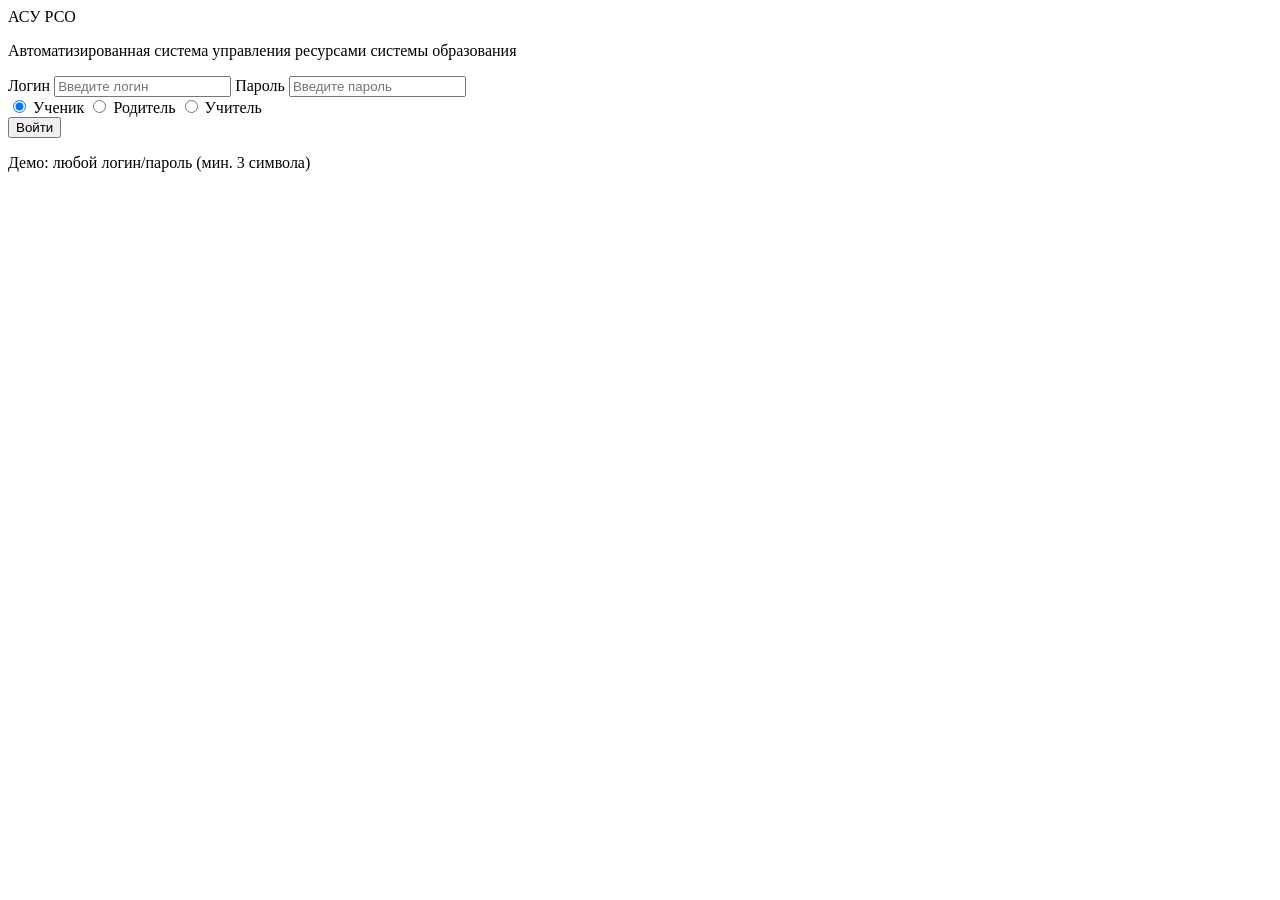
==== login.html @ e619278b "Create login.html" ====
<!DOCTYPE html>
<html lang="ru">
<head>
<meta charset="UTF-8">
<meta name="viewport" content="width=device-width, initial-scale=1.0">
<title>АСУ РСО — Вход в систему</title>
<link rel="stylesheet" href="css/login.css">
</head>
<body>
<div class="login-container">
  <div class="login-header">
    <div class="logo">АСУ РСО</div>
    <p>Автоматизированная система управления ресурсами системы образования</p>
  </div>
  <form id="loginForm" class="login-form">
    <label>
      <span>Логин</span>
      <input type="text" id="username" placeholder="Введите логин" autocomplete="username">
    </label>
    <label>
      <span>Пароль</span>
      <input type="password" id="password" placeholder="Введите пароль" autocomplete="current-password">
    </label>
    <div class="role-select">
      <label><input type="radio" name="role" value="student" checked> Ученик</label>
      <label><input type="radio" name="role" value="parent"> Родитель</label>
      <label><input type="radio" name="role" value="teacher"> Учитель</label>
    </div>
    <button type="submit">Войти</button>
    <p class="hint">Демо: любой логин/пароль (мин. 3 символа)</p>
  </form>
</div>
<script src="js/auth.js"></script>
</body>
</html>
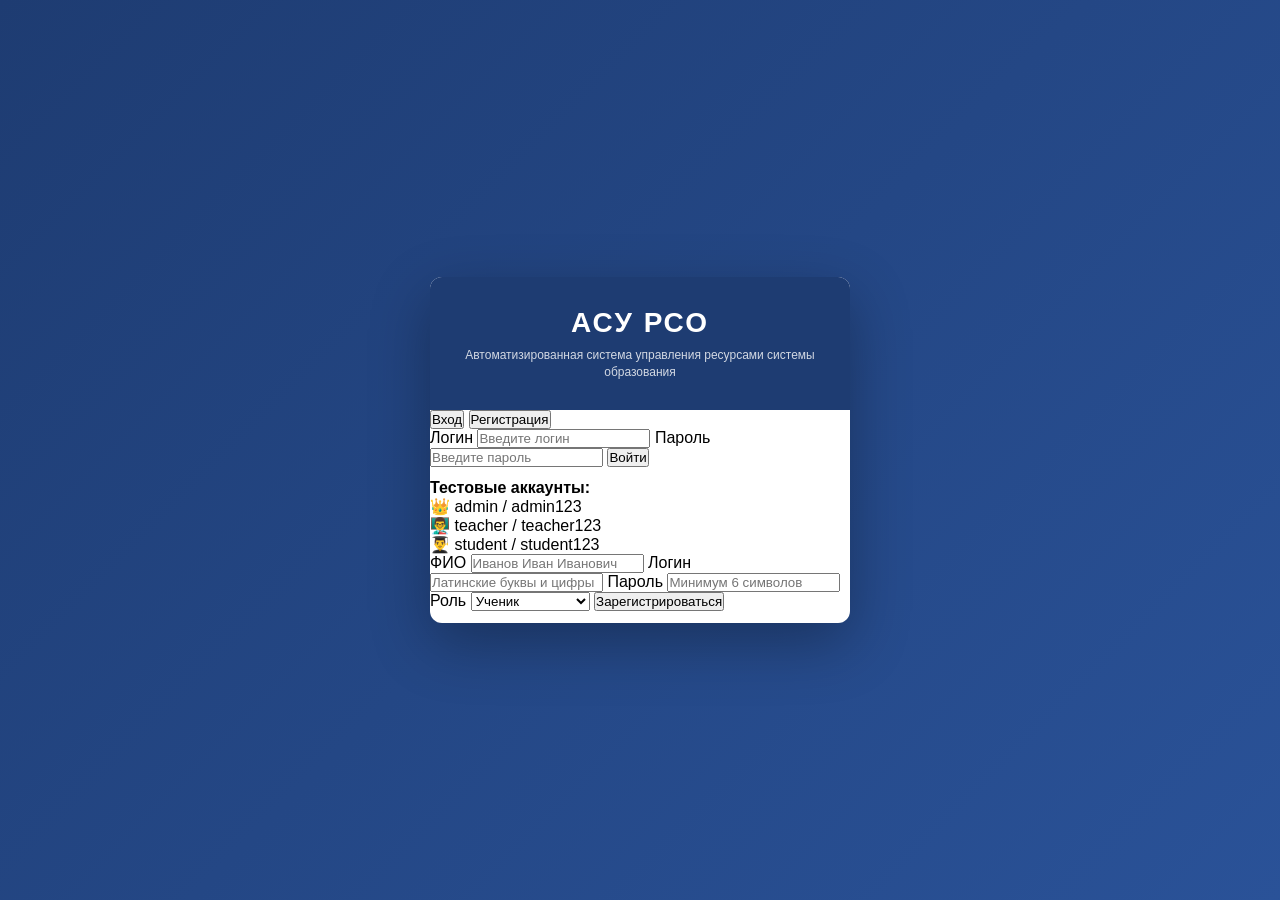
==== commit bd06912d: "Update login.html" ====
--- a/login.html
+++ b/login.html
@@ -3,7 +3,7 @@
 <head>
 <meta charset="UTF-8">
 <meta name="viewport" content="width=device-width, initial-scale=1.0">
-<title>АСУ РСО — Вход в систему</title>
+<title>АСУ РСО — Вход</title>
 <link rel="stylesheet" href="css/login.css">
 </head>
 <body>
@@ -12,24 +12,59 @@
     <div class="logo">АСУ РСО</div>
     <p>Автоматизированная система управления ресурсами системы образования</p>
   </div>
-  <form id="loginForm" class="login-form">
-    <label>
-      <span>Логин</span>
-      <input type="text" id="username" placeholder="Введите логин" autocomplete="username">
+
+  <div class="tabs">
+    <button class="tab-btn active" data-tab="login">Вход</button>
+    <button class="tab-btn" data-tab="register">Регистрация</button>
+  </div>
+
+  <form id="loginForm" class="auth-form active">
+    <label><span>Логин</span>
+      <input type="text" id="loginLogin" placeholder="Введите логин" autocomplete="username" required>
     </label>
-    <label>
-      <span>Пароль</span>
-      <input type="password" id="password" placeholder="Введите пароль" autocomplete="current-password">
+    <label><span>Пароль</span>
+      <input type="password" id="loginPassword" placeholder="Введите пароль" autocomplete="current-password" required>
     </label>
-    <div class="role-select">
-      <label><input type="radio" name="role" value="student" checked> Ученик</label>
-      <label><input type="radio" name="role" value="parent"> Родитель</label>
-      <label><input type="radio" name="role" value="teacher"> Учитель</label>
+    <button type="submit" class="btn-primary">Войти</button>
+    <p class="error" id="loginError"></p>
+    <div class="hint-block">
+      <strong>Тестовые аккаунты:</strong><br>
+      👑 admin / admin123<br>
+      👨‍🏫 teacher / teacher123<br>
+      👨‍🎓 student / student123
     </div>
-    <button type="submit">Войти</button>
-    <p class="hint">Демо: любой логин/пароль (мин. 3 символа)</p>
+  </form>
+
+  <form id="registerForm" class="auth-form">
+    <label><span>ФИО</span>
+      <input type="text" id="regName" placeholder="Иванов Иван Иванович" required>
+    </label>
+    <label><span>Логин</span>
+      <input type="text" id="regLogin" placeholder="Латинские буквы и цифры" required>
+    </label>
+    <label><span>Пароль</span>
+      <input type="password" id="regPassword" placeholder="Минимум 6 символов" required>
+    </label>
+    <label><span>Роль</span>
+      <select id="regRole" required>
+        <option value="student">Ученик</option>
+        <option value="teacher">Учитель</option>
+        <option value="admin">Администратор</option>
+      </select>
+    </label>
+    <label id="classField" style="display:none;"><span>Класс</span>
+      <select id="regClass"></select>
+    </label>
+    <label id="subjectsField" style="display:none;"><span>Предметы (через запятую)</span>
+      <input type="text" id="regSubjects" placeholder="Алгебра, Геометрия">
+    </label>
+    <button type="submit" class="btn-primary">Зарегистрироваться</button>
+    <p class="error" id="regError"></p>
   </form>
 </div>
+
+<script src="js/storage.js"></script>
+<script src="js/seed.js"></script>
 <script src="js/auth.js"></script>
 </body>
 </html>
--- a/css/login.css
+++ b/css/login.css
@@ -0,0 +1,72 @@
+* { box-sizing: border-box; margin: 0; padding: 0; }
+body {
+  font-family: -apple-system, "Segoe UI", Roboto, sans-serif;
+  background: linear-gradient(135deg, #1e3c72 0%, #2a5298 100%);
+  min-height: 100vh;
+  display: flex;
+  align-items: center;
+  justify-content: center;
+  padding: 20px;
+}
+.login-container {
+  background: #fff;
+  border-radius: 12px;
+  box-shadow: 0 20px 60px rgba(0,0,0,.3);
+  width: 100%;
+  max-width: 420px;
+  overflow: hidden;
+}
+.login-header {
+  background: #1e3c72;
+  color: #fff;
+  padding: 30px 25px;
+  text-align: center;
+}
+.login-header .logo {
+  font-size: 28px;
+  font-weight: 700;
+  letter-spacing: 2px;
+  margin-bottom: 8px;
+}
+.login-header p { font-size: 12px; opacity: .8; line-height: 1.4; }
+.login-form { padding: 30px 25px; }
+.login-form label { display: block; margin-bottom: 18px; }
+.login-form label span {
+  display: block;
+  font-size: 13px;
+  color: #555;
+  margin-bottom: 6px;
+}
+.login-form input[type=text],
+.login-form input[type=password] {
+  width: 100%;
+  padding: 12px 14px;
+  border: 1px solid #ddd;
+  border-radius: 6px;
+  font-size: 15px;
+  transition: border-color .2s;
+}
+.login-form input:focus { outline: none; border-color: #2a5298; }
+.role-select {
+  display: flex;
+  gap: 14px;
+  margin-bottom: 20px;
+  font-size: 14px;
+  color: #333;
+}
+.role-select label { display: flex; align-items: center; gap: 4px; cursor: pointer; }
+.login-form button {
+  width: 100%;
+  padding: 13px;
+  background: #2a5298;
+  color: #fff;
+  border: none;
+  border-radius: 6px;
+  font-size: 16px;
+  font-weight: 600;
+  cursor: pointer;
+  transition: background .2s;
+}
+.login-form button:hover { background: #1e3c72; }
+.hint { margin-top: 15px; font-size: 12px; color: #888; text-align: center; }
+.error { color: #d32f2f; font-size: 13px; margin-bottom: 12px; text-align: center; }
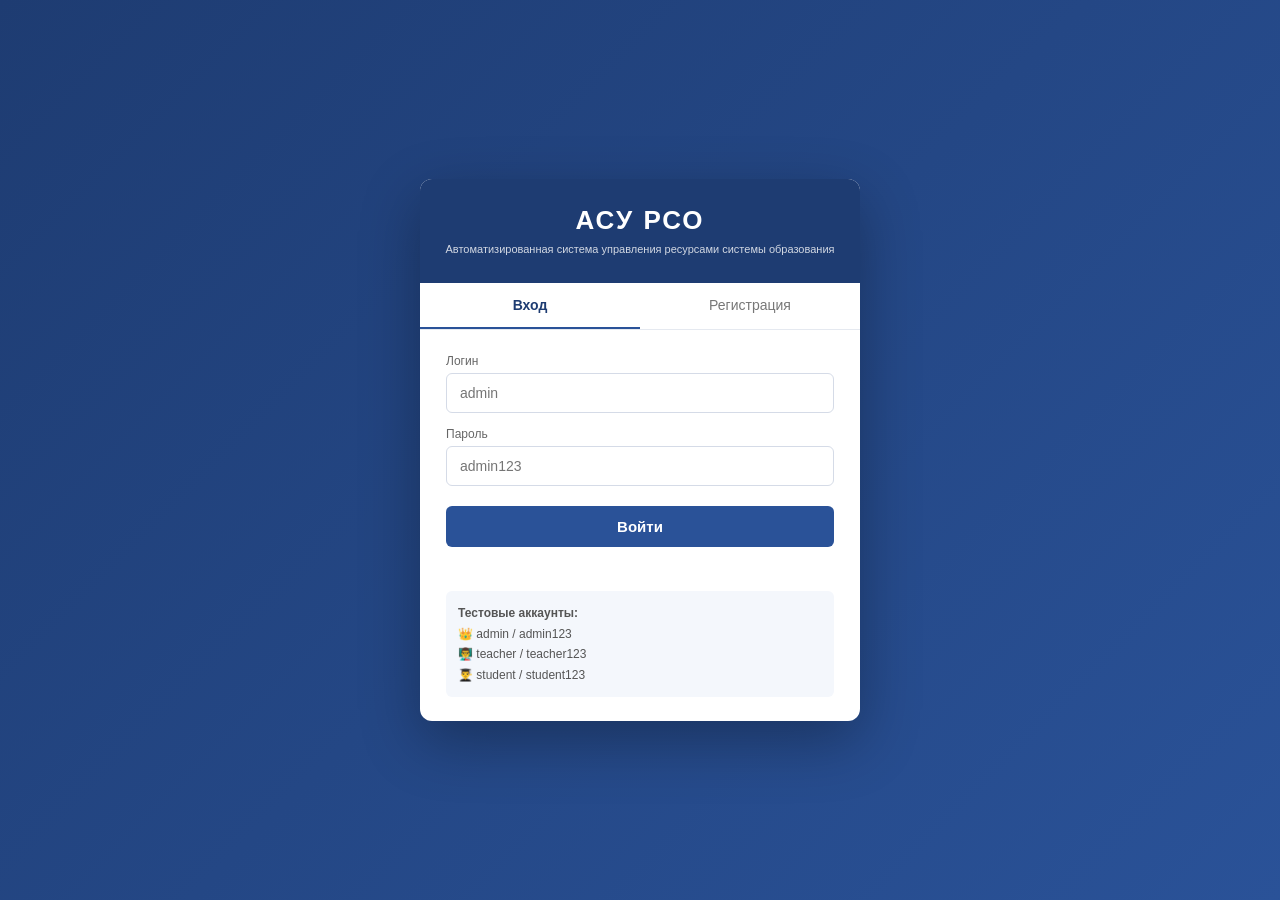
==== commit 22b14398: "Update login.html" ====
--- a/login.html
+++ b/login.html
@@ -14,16 +14,16 @@
   </div>
 
   <div class="tabs">
-    <button class="tab-btn active" data-tab="login">Вход</button>
-    <button class="tab-btn" data-tab="register">Регистрация</button>
+    <button type="button" class="tab-btn active" data-tab="login">Вход</button>
+    <button type="button" class="tab-btn" data-tab="register">Регистрация</button>
   </div>
 
-  <form id="loginForm" class="auth-form active">
+  <form id="loginForm" class="auth-form active" autocomplete="on">
     <label><span>Логин</span>
-      <input type="text" id="loginLogin" placeholder="Введите логин" autocomplete="username" required>
+      <input type="text" id="loginLogin" placeholder="admin" required>
     </label>
     <label><span>Пароль</span>
-      <input type="password" id="loginPassword" placeholder="Введите пароль" autocomplete="current-password" required>
+      <input type="password" id="loginPassword" placeholder="admin123" required>
     </label>
     <button type="submit" class="btn-primary">Войти</button>
     <p class="error" id="loginError"></p>
@@ -35,12 +35,12 @@
     </div>
   </form>
 
-  <form id="registerForm" class="auth-form">
+  <form id="registerForm" class="auth-form" autocomplete="off">
     <label><span>ФИО</span>
       <input type="text" id="regName" placeholder="Иванов Иван Иванович" required>
     </label>
     <label><span>Логин</span>
-      <input type="text" id="regLogin" placeholder="Латинские буквы и цифры" required>
+      <input type="text" id="regLogin" placeholder="Латиница и цифры, от 3 символов" required>
     </label>
     <label><span>Пароль</span>
       <input type="password" id="regPassword" placeholder="Минимум 6 символов" required>
@@ -63,6 +63,7 @@
   </form>
 </div>
 
+<!-- Скрипты в строгом порядке -->
 <script src="js/storage.js"></script>
 <script src="js/seed.js"></script>
 <script src="js/auth.js"></script>
--- a/css/login.css
+++ b/css/login.css
@@ -13,60 +13,68 @@
   border-radius: 12px;
   box-shadow: 0 20px 60px rgba(0,0,0,.3);
   width: 100%;
-  max-width: 420px;
+  max-width: 440px;
   overflow: hidden;
 }
 .login-header {
   background: #1e3c72;
   color: #fff;
-  padding: 30px 25px;
+  padding: 26px 25px;
   text-align: center;
 }
-.login-header .logo {
-  font-size: 28px;
-  font-weight: 700;
-  letter-spacing: 2px;
-  margin-bottom: 8px;
+.login-header .logo { font-size: 26px; font-weight: 700; letter-spacing: 2px; margin-bottom: 6px; }
+.login-header p { font-size: 11px; opacity: .8; line-height: 1.4; }
+
+.tabs { display: flex; border-bottom: 1px solid #e5e9f0; }
+.tab-btn {
+  flex: 1;
+  padding: 14px;
+  background: none;
+  border: none;
+  cursor: pointer;
+  font-size: 14px;
+  color: #777;
+  border-bottom: 2px solid transparent;
 }
-.login-header p { font-size: 12px; opacity: .8; line-height: 1.4; }
-.login-form { padding: 30px 25px; }
-.login-form label { display: block; margin-bottom: 18px; }
-.login-form label span {
-  display: block;
-  font-size: 13px;
-  color: #555;
-  margin-bottom: 6px;
+.tab-btn.active { color: #1e3c72; font-weight: 600; border-bottom-color: #2a5298; }
+
+.auth-form { display: none; padding: 24px 26px; }
+.auth-form.active { display: block; }
+.auth-form label { display: block; margin-bottom: 14px; }
+.auth-form label span { display: block; font-size: 12px; color: #666; margin-bottom: 5px; }
+.auth-form input,
+.auth-form select {
+  width: 100%;
+  padding: 11px 13px;
+  border: 1px solid #d5dbe7;
+  border-radius: 6px;
+  font-size: 14px;
 }
-.login-form input[type=text],
-.login-form input[type=password] {
+.auth-form input:focus,
+.auth-form select:focus { outline: none; border-color: #2a5298; }
+
+.btn-primary {
   width: 100%;
-  padding: 12px 14px;
-  border: 1px solid #ddd;
-  border-radius: 6px;
-  font-size: 15px;
-  transition: border-color .2s;
-}
-.login-form input:focus { outline: none; border-color: #2a5298; }
-.role-select {
-  display: flex;
-  gap: 14px;
-  margin-bottom: 20px;
-  font-size: 14px;
-  color: #333;
-}
-.role-select label { display: flex; align-items: center; gap: 4px; cursor: pointer; }
-.login-form button {
-  width: 100%;
-  padding: 13px;
+  padding: 12px;
   background: #2a5298;
   color: #fff;
   border: none;
   border-radius: 6px;
-  font-size: 16px;
+  font-size: 15px;
   font-weight: 600;
   cursor: pointer;
-  transition: background .2s;
+  margin-top: 6px;
 }
-.login-form button:hover { background: #1e3c72; }
-.hint { margin-top: 15px; font-size: 12px; color: #888; text-align: center; }
-.error { color: #d32f2f; font-size: 13px; margin-bottom: 12px; text-align: center; }
+.btn-primary:hover { background: #1e3c72; }
+
+.error { color: #d32f2f; font-size: 13px; margin-top: 10px; text-align: center; min-height: 18px; }
+
+.hint-block {
+  margin-top: 16px;
+  padding: 12px;
+  background: #f4f7fc;
+  border-radius: 6px;
+  font-size: 12px;
+  color: #555;
+  line-height: 1.7;
+}
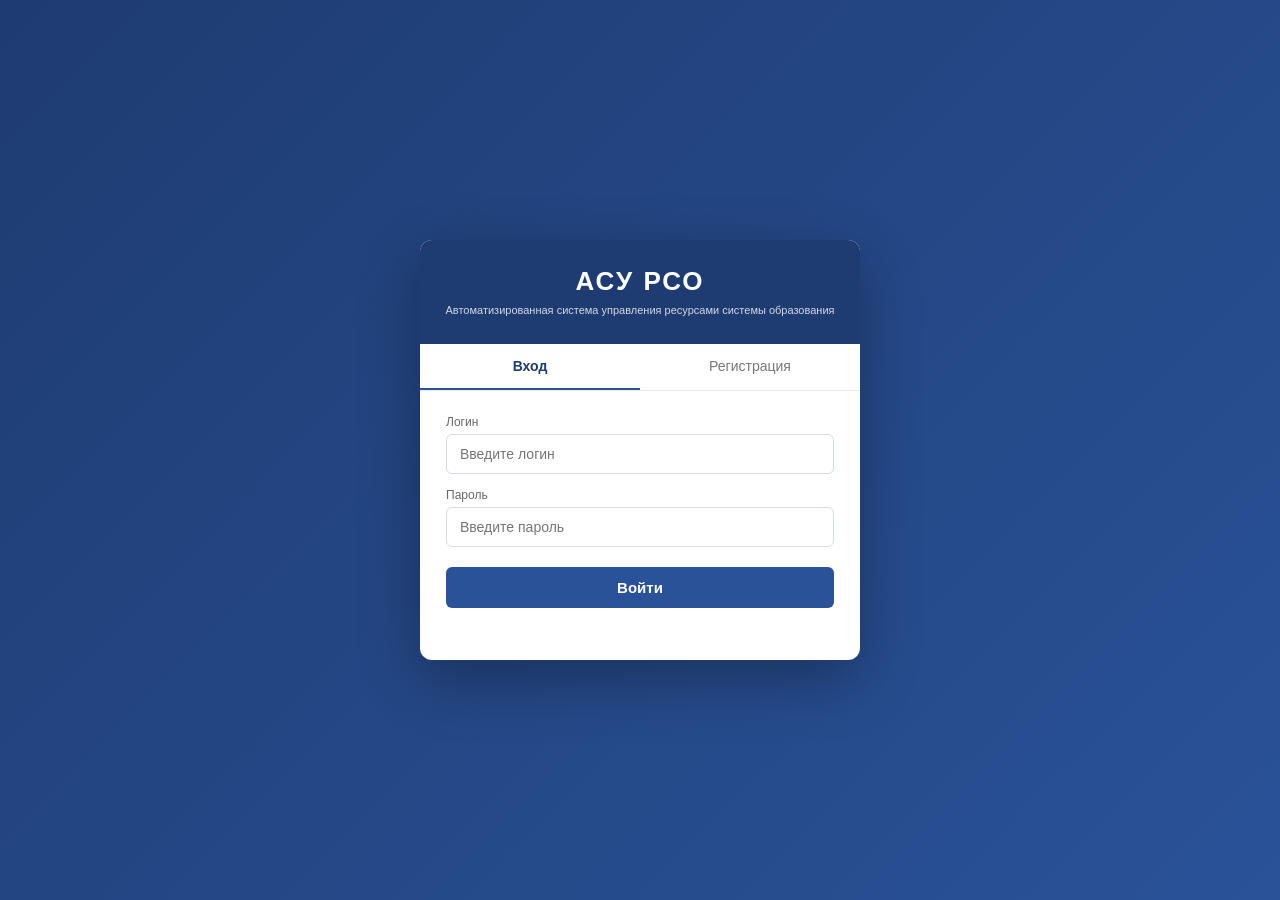
==== commit 14a1a798: "Update login.html" ====
--- a/login.html
+++ b/login.html
@@ -20,19 +20,13 @@
 
   <form id="loginForm" class="auth-form active" autocomplete="on">
     <label><span>Логин</span>
-      <input type="text" id="loginLogin" placeholder="admin" required>
+      <input type="text" id="loginLogin" placeholder="Введите логин" required>
     </label>
     <label><span>Пароль</span>
-      <input type="password" id="loginPassword" placeholder="admin123" required>
+      <input type="password" id="loginPassword" placeholder="Введите пароль" required>
     </label>
     <button type="submit" class="btn-primary">Войти</button>
     <p class="error" id="loginError"></p>
-    <div class="hint-block">
-      <strong>Тестовые аккаунты:</strong><br>
-      👑 admin / admin123<br>
-      👨‍🏫 teacher / teacher123<br>
-      👨‍🎓 student / student123
-    </div>
   </form>
 
   <form id="registerForm" class="auth-form" autocomplete="off">
